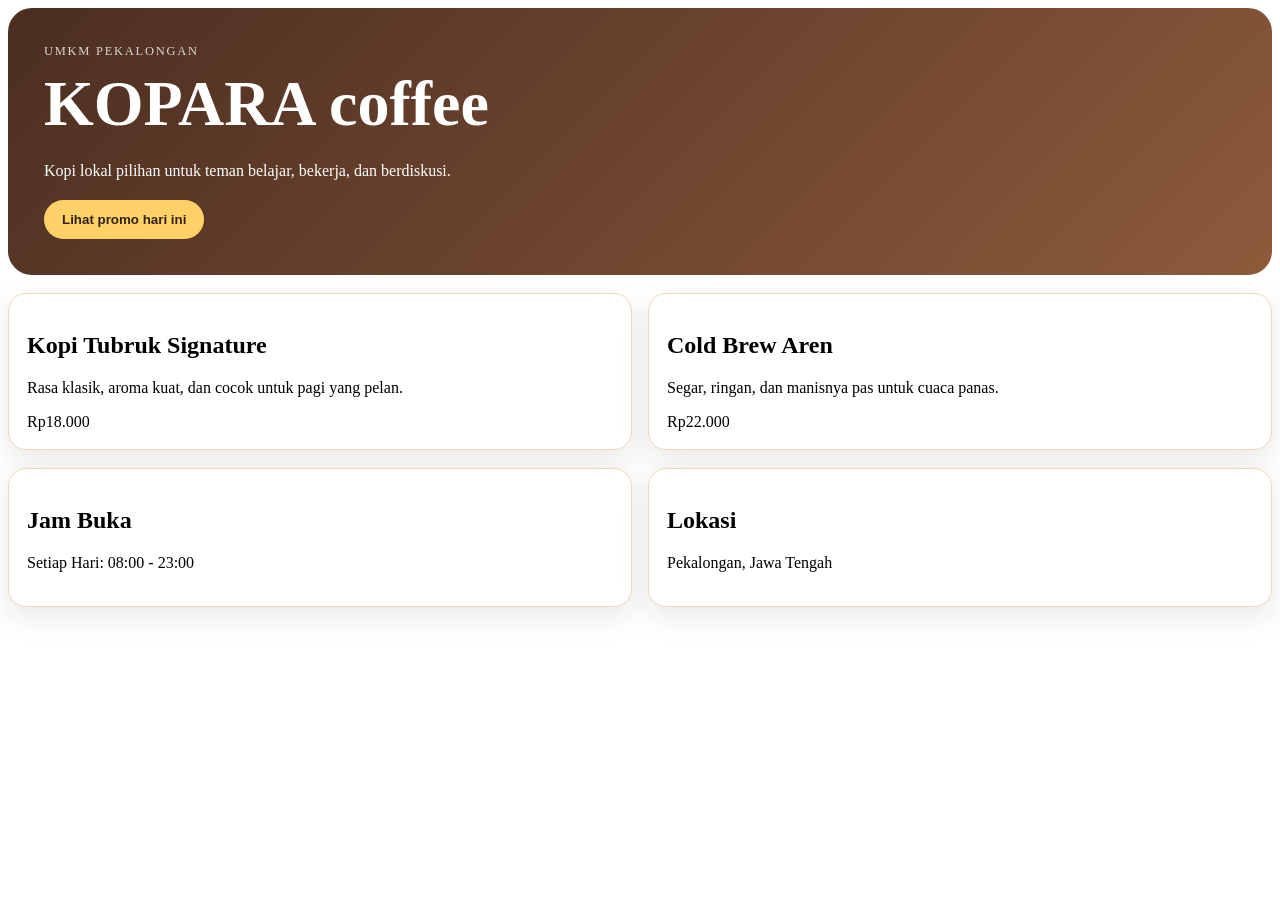
==== index.html @ cb1cf8e2 "fix(p01): tambah comment" ====
<!doctype html>
<html lang="en">
  <head>
    <meta charset="UTF-8" />
    <meta name="viewport" content="width=device-width, initial-scale=1.0" />
    <title>KOPARA_coffee</title>

    <!-- my styles -->
    <link rel="stylesheet" href="style.css" />
  </head>
  <body>
    <!-- HEADER / NAVBAR SECTION START -->
    <header></header>
    <!-- HEADER / NAVBAR SECTION END -->
    
    <!-- MAIN CONTENT SECTION START -->
    <main class="page">
      <!-- HERO SECTION START -->
      <section class="hero">
        <p class="eyebrow">UMKM Pekalongan</p>
        <h1>KOPARA coffee</h1>
        <p class="lead">
          Kopi lokal pilihan untuk teman belajar, bekerja, dan berdiskusi.
        </p>
        <button id="promoButton" class="cta-button">
          Lihat promo hari ini
        </button>
      </section>
      <!-- HERO SECTION END -->

      <!-- PRODUCTS SECTION START -->
      <section class="products" aria-label="Produk unggulan">
        <article class="product-card">
          <h2>Kopi Tubruk Signature</h2>
          <p>Rasa klasik, aroma kuat, dan cocok untuk pagi yang pelan.</p>
          <span>Rp18.000</span>
        </article>
        <article class="product-card">
          <h2>Cold Brew Aren</h2>
          <p>Segar, ringan, dan manisnya pas untuk cuaca panas.</p>
          <span>Rp22.000</span>
        </article>
      </section>
      <!-- PRODUCTS SECTION END -->
      
      <!-- INFORMASI SECTION START -->
      <section class="products" aria-label="Informasi">
        <article class="product-card">
          <h2>Jam Buka</h2>
          <p>Setiap Hari: 08:00 - 23:00</p>
        </article>
        <article class="product-card">
          <h2>Lokasi</h2>
          <p>Pekalongan, Jawa Tengah</p>
        </article>
      </section>
      <!-- INFORMASI SECTION END -->
    </main>
    <!-- MAIN CONTENT SECTION END -->
    
    <!-- FOOTER SECTION START -->
    <footer></footer>
    <!-- FOOTER SECTION END -->

    <!-- SCRIPT SECTION START -->
    <script src="script.js"></script>
    <!-- SCRIPT SECTION END -->
  </body>
</html>
---- style.css ----
.hero {
  border-radius: 24px;
  background: linear-gradient(135deg, #4b2e21, #8d5a3b);
  color: white;
  padding: 36px;
}

.eyebrow {
  margin: 0 0 8px;
  text-transform: uppercase;
  letter-spacing: 0.14em;
  font-size: 0.78rem;
  opacity: 0.8;
}

h1 {
  margin: 0;
  font-size: clamp(2.4rem, 8vw, 4rem);
}

.lead {
  max-width: 560px;
  line-height: 1.7;
}

.cta-button {
  border: 0;
  border-radius: 999px;
  background: #ffd166;
  color: #2f2118;
  padding: 12px 18px;
  font-weight: 700;
  cursor: pointer;
}

.products {
  display: grid;
  grid-template-columns: repeat(auto-fit, minmax(220px, 1fr));
  gap: 16px;
  margin-top: 18px;
}

.product-card {
  border: 1px solid #ead8c3;
  border-radius: 18px;
  background: white;
  padding: 18px;
  box-shadow: 0 10px 30px rgb(47 33 24 / 10%);
}
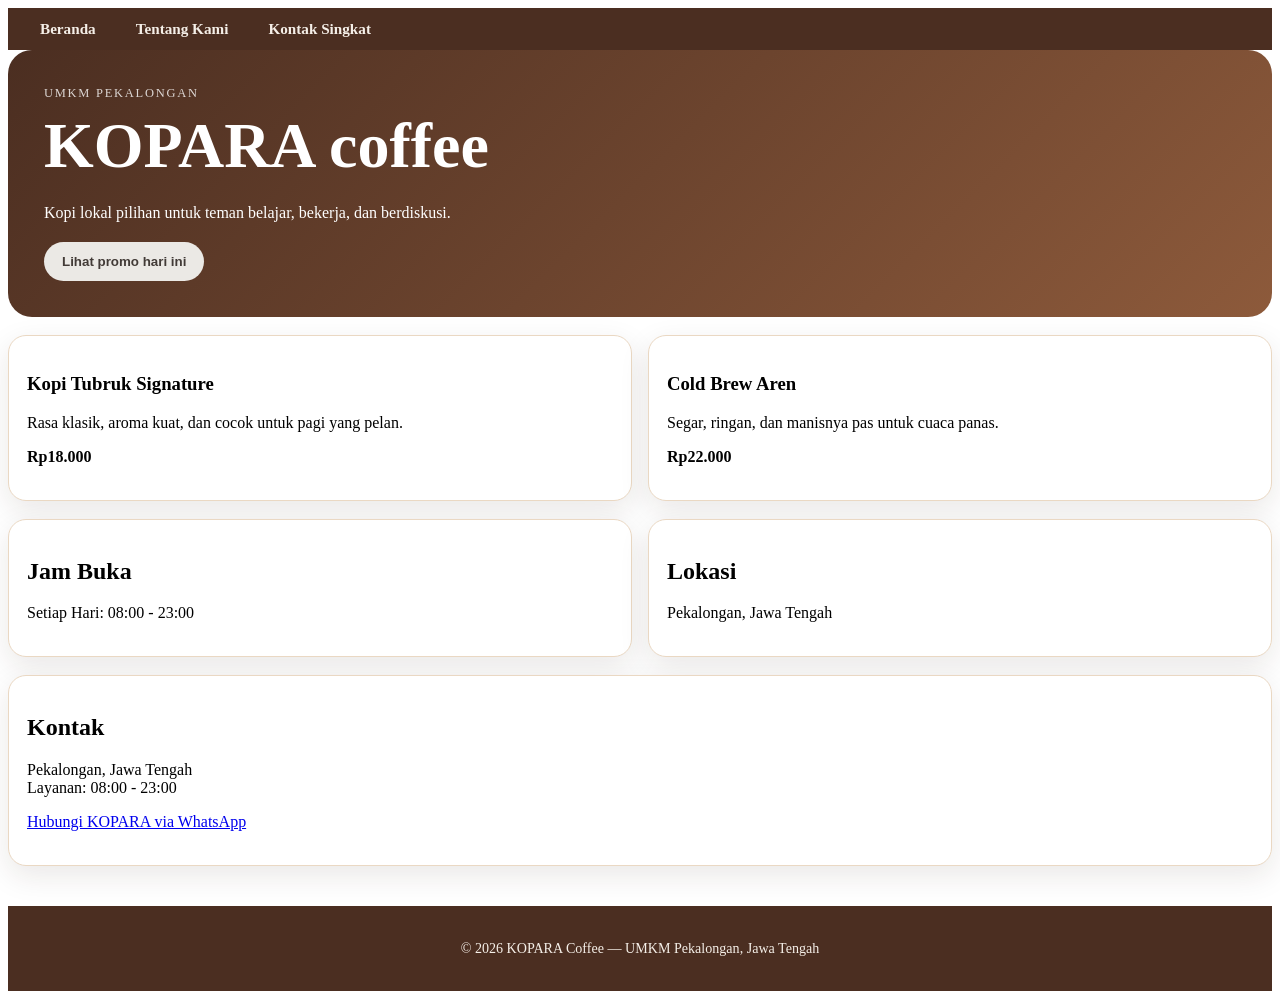
==== commit 2ae7aabb: "P02: semantic HTML,halaman baru tentang html ,tambah image, navigasi dua halaman, alt text, dan sect" ====
--- a/index.html
+++ b/index.html
@@ -6,15 +6,26 @@
     <title>KOPARA_coffee</title>
 
     <!-- my styles -->
-    <link rel="stylesheet" href="style.css" />
+    <link rel="stylesheet" href="css/style.css" />
   </head>
-  <body>
+  <body id="beranda">
+    <!-- SKIP LINK -->
+    <a class="skip-link" href="#main-content">Lewati navigasi, langsung ke konten</a>
+
     <!-- HEADER / NAVBAR SECTION START -->
-    <header></header>
+    <header>
+      <nav aria-label="Navigasi utama">
+        <ul>
+          <li><a href="#beranda">Beranda</a></li>
+          <li><a href="tentang.html">Tentang Kami</a></li>
+          <li><a href="#kontak">Kontak Singkat</a></li>
+        </ul>
+      </nav>
+    </header>
     <!-- HEADER / NAVBAR SECTION END -->
-    
+
     <!-- MAIN CONTENT SECTION START -->
-    <main class="page">
+    <main id="main-content" class="page">
       <!-- HERO SECTION START -->
       <section class="hero">
         <p class="eyebrow">UMKM Pekalongan</p>
@@ -29,22 +40,23 @@
       <!-- HERO SECTION END -->
 
       <!-- PRODUCTS SECTION START -->
-      <section class="products" aria-label="Produk unggulan">
+      <section class="products" aria-labelledby="judul-produk">
+        <h2 id="judul-produk" class="sr-only">Produk Unggulan</h2>
         <article class="product-card">
-          <h2>Kopi Tubruk Signature</h2>
+          <h3>Kopi Tubruk Signature</h3>
           <p>Rasa klasik, aroma kuat, dan cocok untuk pagi yang pelan.</p>
-          <span>Rp18.000</span>
+          <p><strong>Rp18.000</strong></p>
         </article>
         <article class="product-card">
-          <h2>Cold Brew Aren</h2>
+          <h3>Cold Brew Aren</h3>
           <p>Segar, ringan, dan manisnya pas untuk cuaca panas.</p>
-          <span>Rp22.000</span>
+          <p><strong>Rp22.000</strong></p>
         </article>
       </section>
       <!-- PRODUCTS SECTION END -->
-      
+
       <!-- INFORMASI SECTION START -->
-      <section class="products" aria-label="Informasi">
+      <section id="tentang-kami" class="products" aria-label="Informasi">
         <article class="product-card">
           <h2>Jam Buka</h2>
           <p>Setiap Hari: 08:00 - 23:00</p>
@@ -55,15 +67,31 @@
         </article>
       </section>
       <!-- INFORMASI SECTION END -->
+
+      <!-- KONTAK SINGKAT SECTION START -->
+      <section id="kontak" class="products" aria-label="Kontak">
+        <article class="product-card">
+          <h2>Kontak </h2>
+          <p>Pekalongan, Jawa Tengah<br />Layanan: 08:00 - 23:00</p>
+          <p>
+            <a href="https://wa.me/628512453550"
+              >Hubungi KOPARA via WhatsApp</a
+            >
+          </p>
+        </article>
+      </section>
+      <!-- KONTAK SINGKAT SECTION END -->
     </main>
     <!-- MAIN CONTENT SECTION END -->
-    
+
     <!-- FOOTER SECTION START -->
-    <footer></footer>
+    <footer>
+      <p>&copy; 2026 KOPARA Coffee — UMKM Pekalongan, Jawa Tengah</p>
+    </footer>
     <!-- FOOTER SECTION END -->
 
     <!-- SCRIPT SECTION START -->
-    <script src="script.js"></script>
+    <script src="js/script.js"></script>
     <!-- SCRIPT SECTION END -->
   </body>
 </html>
--- a/css/style.css
+++ b/css/style.css
@@ -0,0 +1,153 @@
+﻿
+/* ----------------------------------------------------------
+   SKIP LINK
+   ---------------------------------------------------------- */
+.skip-link {
+  position: absolute;
+  top: -40px;
+  left: 0;
+  background: #4b2e21;
+  color: #fff;
+  padding: 8px 16px;
+  border-radius: 0 0 8px 0;
+  font-weight: 700;
+  z-index: 100;
+  transition: top 0.2s;
+}
+.skip-link:focus {
+  top: 0;
+}
+
+/* ----------------------------------------------------------
+   NAVIGATION
+   ---------------------------------------------------------- */
+header {
+  background: #4b2e21;
+  padding: 12px 24px;
+}
+
+nav ul {
+  list-style: none;
+  margin: 0;
+  padding: 0;
+  display: flex;
+  gap: 24px;
+}
+
+nav a {
+  color: #f5efe8;
+  text-decoration: none;
+  font-weight: 600;
+  font-size: 0.95rem;
+  border-radius: 4px;
+  padding: 4px 8px;
+}
+
+nav a:hover {
+  text-decoration: underline;
+}
+
+/* ----------------------------------------------------------
+   FOCUS (keyboard navigation)
+   ---------------------------------------------------------- */
+a:focus-visible,
+button:focus-visible {
+  outline: 3px solid #ffd166;
+  outline-offset: 3px;
+  border-radius: 4px;
+}
+
+/* ----------------------------------------------------------
+   HERO SECTION
+   ---------------------------------------------------------- */
+.hero {
+  border-radius: 24px;
+  background: linear-gradient(135deg, #4b2e21, #8d5a3b);
+  color: white;
+  padding: 36px;
+}
+
+.eyebrow {
+  margin: 0 0 8px;
+  text-transform: uppercase;
+  letter-spacing: 0.14em;
+  font-size: 0.78rem;
+  opacity: 0.8;
+}
+
+h1 {
+  margin: 0;
+  font-size: clamp(2.4rem, 8vw, 4rem);
+}
+
+.lead {
+  max-width: 560px;
+  line-height: 1.7;
+}
+
+.cta-button {
+  border: 0;
+  border-radius: 999px;
+  background: #ebe9e5;
+  color: #423b37;
+  padding: 12px 18px;
+  font-weight: 700;
+  cursor: pointer;
+}
+
+/* ----------------------------------------------------------
+   PRODUCTS / CARDS GRID
+   ---------------------------------------------------------- */
+.products {
+  display: grid;
+  grid-template-columns: repeat(auto-fit, minmax(220px, 1fr));
+  gap: 16px;
+  margin-top: 18px;
+}
+
+.product-card {
+  border: 1px solid #ead8c3;
+  border-radius: 18px;
+  background: white;
+  padding: 18px;
+  box-shadow: 0 10px 30px rgb(47 33 24 / 10%);
+}
+
+/* ----------------------------------------------------------
+   ETALASE IMAGE
+   ---------------------------------------------------------- */
+.etalase-img {
+  display: block;
+  width: 100%;
+  max-width: 480px;
+  height: auto;
+  margin: 24px auto 0;
+  border-radius: 16px;
+}
+
+/* ----------------------------------------------------------
+   FOOTER
+   ---------------------------------------------------------- */
+footer {
+  background: #4b2e21;
+  color: #f5efe8;
+  text-align: center;
+  padding: 20px 24px;
+  margin-top: 40px;
+  font-size: 0.88rem;
+}
+
+/* ----------------------------------------------------------
+   SCREEN READER ONLY (visually hidden)
+   ---------------------------------------------------------- */
+.sr-only {
+  position: absolute;
+  width: 1px;
+  height: 1px;
+  padding: 0;
+  margin: -1px;
+  overflow: hidden;
+  clip: rect(0, 0, 0, 0);
+  white-space: nowrap;
+  border: 0;
+}
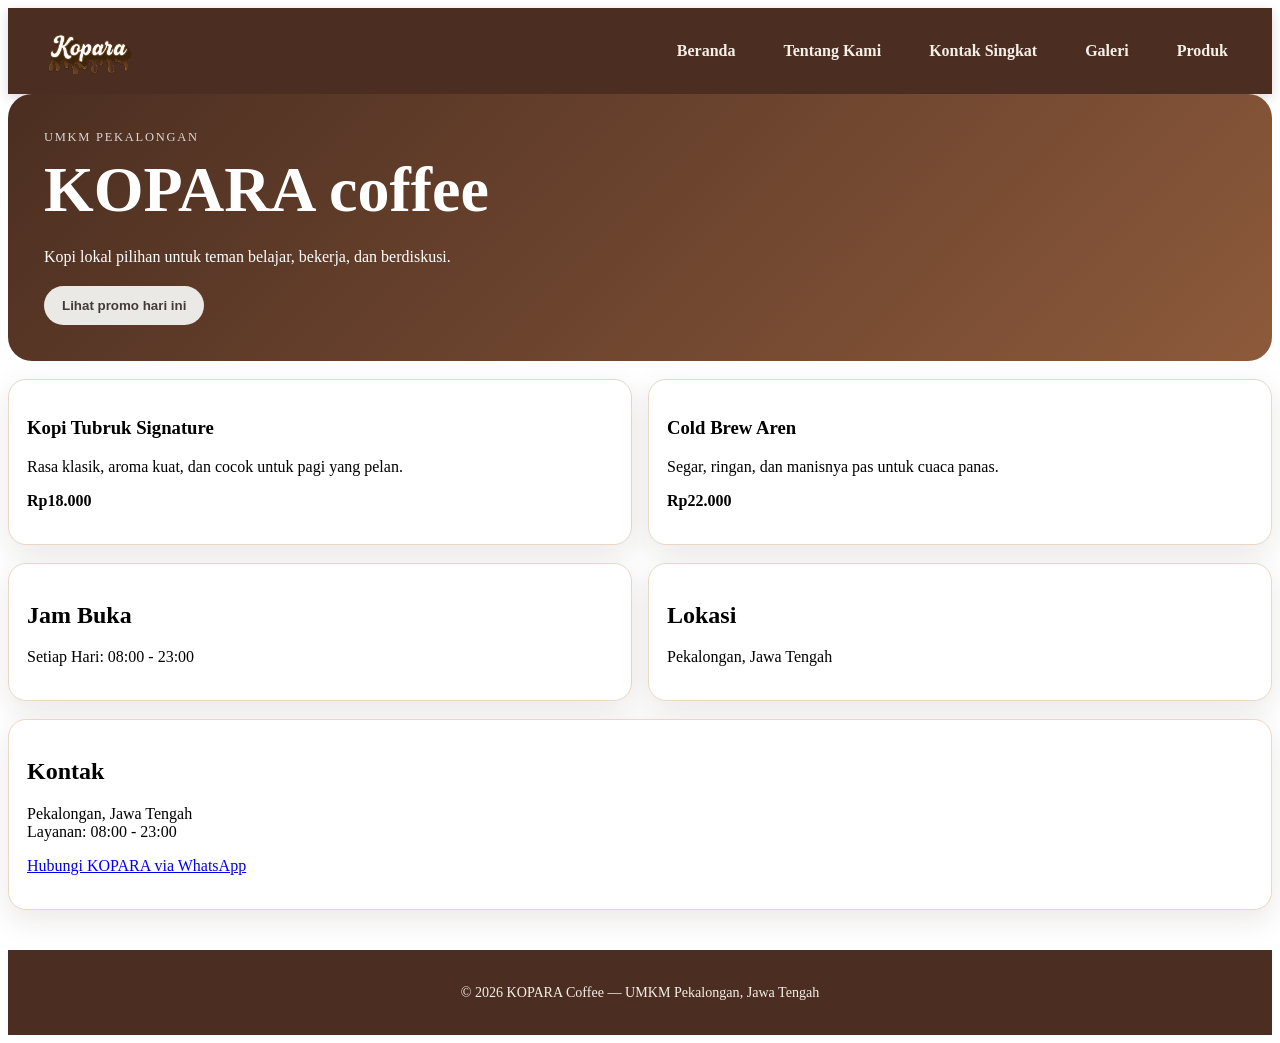
==== commit 97ecc0d9: "P03: halaman produk dan galeri, figure/figcaption, tabel katalog, audio controls,image galery dan pr" ====
--- a/index.html
+++ b/index.html
@@ -14,11 +14,16 @@
 
     <!-- HEADER / NAVBAR SECTION START -->
     <header>
+      <div class="logo-container">
+        <img src="assets/images/logo_kopara_2-removebg-preview.png" alt="Logo KOPARA Coffee" class="nav-logo">
+      </div>
       <nav aria-label="Navigasi utama">
         <ul>
           <li><a href="#beranda">Beranda</a></li>
           <li><a href="tentang.html">Tentang Kami</a></li>
           <li><a href="#kontak">Kontak Singkat</a></li>
+          <li><a href="galeri.html">Galeri</a></li>
+          <li><a href="produk.html">Produk</a></li>
         </ul>
       </nav>
     </header>
@@ -74,7 +79,7 @@
           <h2>Kontak </h2>
           <p>Pekalongan, Jawa Tengah<br />Layanan: 08:00 - 23:00</p>
           <p>
-            <a href="https://wa.me/628512453550"
+            <a href="https://wa.me/6285124535510"
               >Hubungi KOPARA via WhatsApp</a
             >
           </p>
--- a/css/style.css
+++ b/css/style.css
@@ -1,4 +1,7 @@
-﻿
+/* ==========================================================
+   css/style.css — KOPARA Coffee
+   ========================================================== */
+
 /* ----------------------------------------------------------
    SKIP LINK
    ---------------------------------------------------------- */
@@ -23,28 +26,43 @@
    ---------------------------------------------------------- */
 header {
   background: #4b2e21;
-  padding: 12px 24px;
-}
-
-nav ul {
+  padding: 16px 32px;
+  display: flex;
+  align-items: center;
+  justify-content: space-between;
+  box-shadow: 0 4px 12px rgba(0,0,0,0.15);
+}
+
+.nav-logo {
+  height: 50px;
+  width: auto;
+  object-fit: contain;
+}
+
+nav ul,
+nav {
   list-style: none;
   margin: 0;
   padding: 0;
   display: flex;
   gap: 24px;
+  align-items: center;
 }
 
 nav a {
   color: #f5efe8;
   text-decoration: none;
   font-weight: 600;
-  font-size: 0.95rem;
+  font-size: 1rem;
   border-radius: 4px;
-  padding: 4px 8px;
-}
-
-nav a:hover {
-  text-decoration: underline;
+  padding: 8px 12px;
+  transition: background-color 0.3s, color 0.3s;
+}
+
+nav a:hover, nav a:focus {
+  text-decoration: none;
+  background-color: #f5efe8;
+  color: #4b2e21;
 }
 
 /* ----------------------------------------------------------
@@ -151,3 +169,124 @@
   white-space: nowrap;
   border: 0;
 }
+
+/* ----------------------------------------------------------
+   HALAMAN PRODUK (produk.html)
+   ---------------------------------------------------------- */
+
+/* --- Gambar produk --- */
+.produk-figure {
+  margin: 0 0 32px;
+  text-align: center;
+}
+
+.produk-figure img {
+  max-width: 100%;
+  height: auto;
+  border-radius: 16px;
+  box-shadow: 0 8px 24px rgb(47 33 24 / 15%);
+}
+
+.produk-figure figcaption {
+  margin-top: 10px;
+  color: #6b5b52;
+  font-size: 0.9rem;
+  font-style: italic;
+}
+
+/* --- Tabel harga produk --- */
+.tabel-harga {
+  width: 100%;
+  border-collapse: collapse;
+  margin-top: 16px;
+  border-radius: 12px;
+  overflow: hidden;
+  box-shadow: 0 4px 16px rgb(47 33 24 / 10%);
+}
+
+.tabel-harga caption {
+  margin-bottom: 10px;
+  font-weight: 700;
+  font-size: 1rem;
+  text-align: left;
+  color: #4b2e21;
+}
+
+.tabel-harga thead {
+  background: #4b2e21;
+  color: #f5efe8;
+}
+
+.tabel-harga th,
+.tabel-harga td {
+  padding: 12px 16px;
+  text-align: left;
+  border-bottom: 1px solid #ead8c3;
+}
+
+.tabel-harga tbody tr:nth-child(even) {
+  background: #fdf6f0;
+}
+
+.tabel-harga tbody tr:hover {
+  background: #f5e6d8;
+  transition: background 0.2s;
+}
+
+/* ----------------------------------------------------------
+   HALAMAN GALERI (galeri.html)
+   ---------------------------------------------------------- */
+
+/* --- Grid galeri foto --- */
+.gallery-list {
+  display: grid;
+  grid-template-columns: repeat(auto-fit, minmax(260px, 1fr));
+  gap: 24px;
+  margin-top: 20px;
+}
+
+/* warna font section galery */
+header h1 {
+  color: #e6d8d8;
+}
+
+/* --- Kartu media (figure) --- */
+.media-card {
+  margin: 0;
+  background: #fff;
+  border: 1px solid #ead8c3;
+  border-radius: 16px;
+  overflow: hidden;
+  box-shadow: 0 8px 24px rgba(41, 23, 23, 0.1);
+  transition: transform 0.2s, box-shadow 0.2s;
+}
+
+.media-card:hover {
+  transform: translateY(-4px);
+  box-shadow: 0 14px 32px rgb(47 33 24 / 18%);
+}
+
+.media-card img {
+  display: block;
+  width: 100%;
+  height: 320px;
+  object-fit: cover;
+}
+
+/* --- Keterangan gambar --- */
+.media-card figcaption {
+  padding: 12px 16px;
+  color: #6b5b52;
+  font-size: 0.88rem;
+  font-style: italic;
+}
+
+/* --- Pemutar audio --- */
+audio {
+  display: block;
+  width: 100%;
+  max-width: 480px;
+  margin-top: 16px;
+  border-radius: 8px;
+  accent-color: #4b2e21;
+}
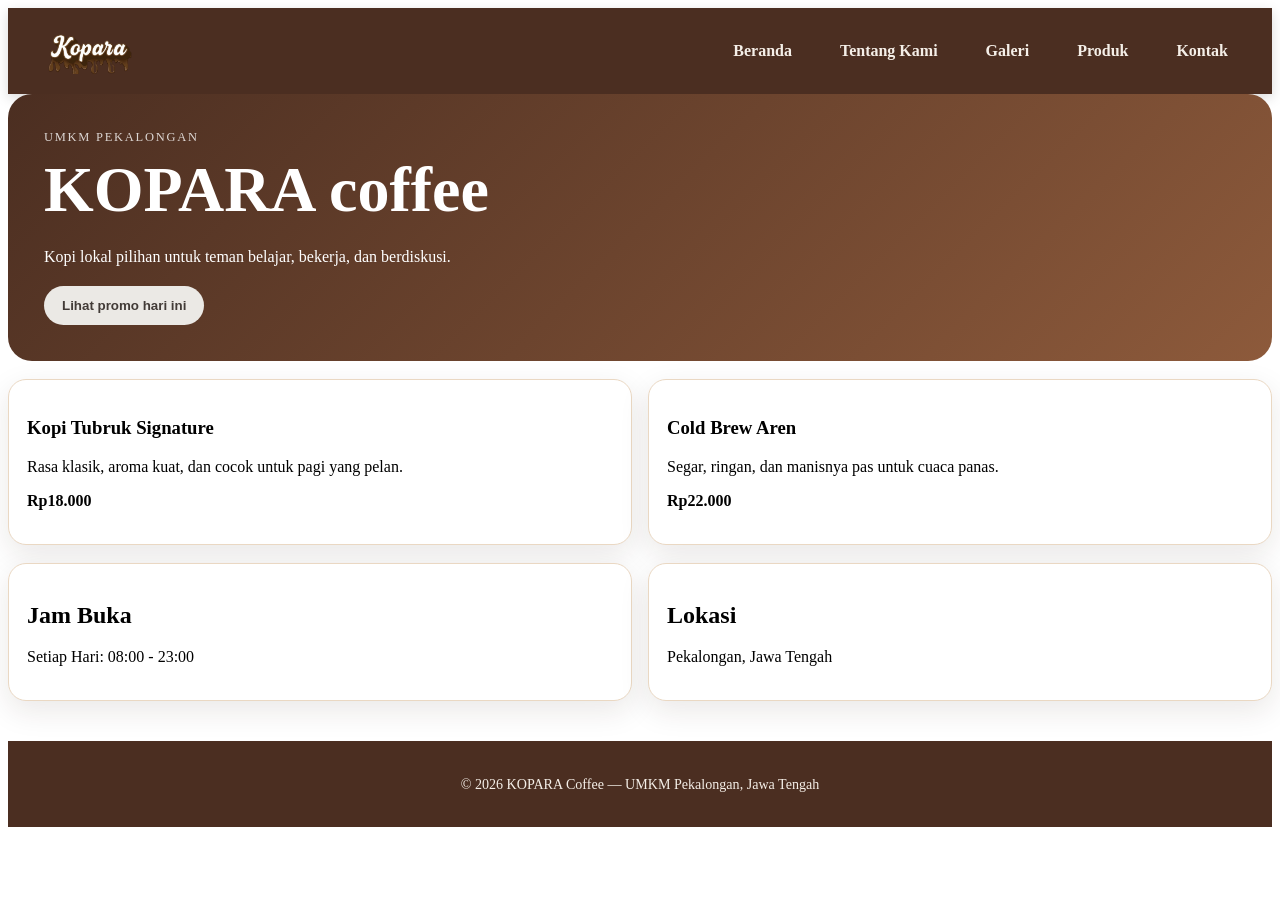
==== commit 8c83e94d: "P04: form kontak dengan label, fieldset/legend, validasi, dan preview JS" ====
--- a/index.html
+++ b/index.html
@@ -19,11 +19,11 @@
       </div>
       <nav aria-label="Navigasi utama">
         <ul>
-          <li><a href="#beranda">Beranda</a></li>
+          <li><a href="index.html">Beranda</a></li>
           <li><a href="tentang.html">Tentang Kami</a></li>
-          <li><a href="#kontak">Kontak Singkat</a></li>
           <li><a href="galeri.html">Galeri</a></li>
           <li><a href="produk.html">Produk</a></li>
+          <li><a href="kontak.html">Kontak</a></li>
         </ul>
       </nav>
     </header>
@@ -72,20 +72,6 @@
         </article>
       </section>
       <!-- INFORMASI SECTION END -->
-
-      <!-- KONTAK SINGKAT SECTION START -->
-      <section id="kontak" class="products" aria-label="Kontak">
-        <article class="product-card">
-          <h2>Kontak </h2>
-          <p>Pekalongan, Jawa Tengah<br />Layanan: 08:00 - 23:00</p>
-          <p>
-            <a href="https://wa.me/6285124535510"
-              >Hubungi KOPARA via WhatsApp</a
-            >
-          </p>
-        </article>
-      </section>
-      <!-- KONTAK SINGKAT SECTION END -->
     </main>
     <!-- MAIN CONTENT SECTION END -->
 
--- a/css/style.css
+++ b/css/style.css
@@ -30,7 +30,7 @@
   display: flex;
   align-items: center;
   justify-content: space-between;
-  box-shadow: 0 4px 12px rgba(0,0,0,0.15);
+  box-shadow: 0 4px 12px rgba(0, 0, 0, 0.15);
 }
 
 .nav-logo {
@@ -56,10 +56,13 @@
   font-size: 1rem;
   border-radius: 4px;
   padding: 8px 12px;
-  transition: background-color 0.3s, color 0.3s;
-}
-
-nav a:hover, nav a:focus {
+  transition:
+    background-color 0.3s,
+    color 0.3s;
+}
+
+nav a:hover,
+nav a:focus {
   text-decoration: none;
   background-color: #f5efe8;
   color: #4b2e21;
@@ -258,7 +261,9 @@
   border-radius: 16px;
   overflow: hidden;
   box-shadow: 0 8px 24px rgba(41, 23, 23, 0.1);
-  transition: transform 0.2s, box-shadow 0.2s;
+  transition:
+    transform 0.2s,
+    box-shadow 0.2s;
 }
 
 .media-card:hover {
@@ -289,4 +294,195 @@
   margin-top: 16px;
   border-radius: 8px;
   accent-color: #4b2e21;
-}+}
+
+/* ----------------------------------------------------------
+   HALAMAN GALERI (kontak.html)
+   ---------------------------------------------------------- */
+
+.field {
+  margin-bottom: 16px;
+}
+.field label {
+  display: block;
+  margin-bottom: 6px;
+}
+fieldset {
+  margin: 0 0 16px;
+}
+#preview-form {
+  padding: 16px;
+  white-space: pre-wrap;
+  background: white;
+  border: 1px solid #dccbbc;
+}
+
+/* ==========================================================
+FORM KONTAK — KOPARA Coffee
+========================================================== */
+
+#form-kontak {
+display: flex;
+flex-direction: column;
+gap: 20px;
+}
+
+/* Field */
+#form-kontak .field {
+margin-bottom: 0 !important;
+}
+
+/* Label */
+#form-kontak label,
+#form-kontak legend {
+color: #4b2e21;
+font-weight: 600;
+font-size: 15px;
+}
+
+/* Input, Select, Textarea */
+#form-kontak input[type="text"],
+#form-kontak input[type="email"],
+#form-kontak select,
+#form-kontak textarea {
+width: 100%;
+box-sizing: border-box;
+margin-top: 8px;
+padding: 13px 15px;
+border: 1px solid #d8c8bb;
+border-radius: 10px;
+background: #fffdfb;
+color: #3b2922;
+font-family: inherit;
+font-size: 15px;
+outline: none;
+transition: border-color 0.2s ease, box-shadow 0.2s ease,
+background-color 0.2s ease;
+}
+
+/* Fokus keyboard / klik */
+#form-kontak input:focus,
+#form-kontak select:focus,
+#form-kontak textarea:focus {
+border-color: #8b5e3c;
+background: #ffffff;
+box-shadow: 0 0 0 3px rgba(139, 94, 60, 0.15);
+}
+
+/* Placeholder */
+#form-kontak input::placeholder,
+#form-kontak textarea::placeholder {
+color: #a99a90;
+}
+
+/* Textarea */
+#form-kontak textarea {
+min-height: 130px;
+resize: vertical;
+line-height: 1.6;
+}
+
+/* Fieldset */
+#form-kontak fieldset {
+margin: 0 !important;
+padding: 18px;
+border: 1px solid #d8c8bb !important;
+border-radius: 12px !important;
+background: #faf6f1;
+}
+
+/* Legend */
+#form-kontak legend {
+padding: 0 8px;
+}
+
+/* Radio */
+#form-kontak fieldset label {
+display: flex !important;
+align-items: center;
+gap: 9px;
+margin-bottom: 10px !important;
+color: #5a443b;
+font-weight: 400;
+cursor: pointer;
+}
+
+#form-kontak fieldset label:last-child {
+margin-bottom: 0 !important;
+}
+
+#form-kontak input[type="radio"] {
+width: 17px;
+height: 17px;
+accent-color: #8b5e3c;
+cursor: pointer;
+}
+
+/* Tombol */
+#form-kontak button[type="submit"] {
+width: 100% !important;
+padding: 14px 20px;
+border: none;
+border-radius: 10px;
+background: #4b2e21;
+color: #ffffff;
+font-family: inherit;
+font-size: 15px;
+font-weight: 600;
+cursor: pointer;
+transition: transform 0.2s ease, background-color 0.2s ease,
+box-shadow 0.2s ease;
+}
+
+#form-kontak button[type="submit"]:hover {
+background: #6b4634;
+transform: translateY(-2px);
+box-shadow: 0 6px 16px rgba(75, 46, 33, 0.2);
+}
+
+#form-kontak button[type="submit"]:focus-visible {
+outline: 3px solid #c89b72;
+outline-offset: 3px;
+}
+
+#form-kontak button[type="submit"]:active {
+transform: translateY(0);
+}
+
+/* ==========================================================
+PREVIEW DATA
+========================================================== */
+
+#preview-form {
+margin-top: 16px;
+padding: 20px !important;
+border: 1px solid #e1d4ca;
+border-radius: 12px;
+background: #faf6f1 !important;
+color: #4b2e21;
+font-family: "Courier New", monospace;
+font-size: 14px;
+line-height: 1.7;
+white-space: pre-wrap;
+}
+
+/* ==========================================================
+RESPONSIVE
+========================================================== */
+
+@media (max-width: 600px) {
+#form-kontak input[type="text"],
+#form-kontak input[type="email"],
+#form-kontak select,
+#form-kontak textarea {
+font-size: 16px;
+}
+
+#form-kontak fieldset {
+padding: 15px;
+}
+
+#preview-form {
+font-size: 13px;
+}
+}
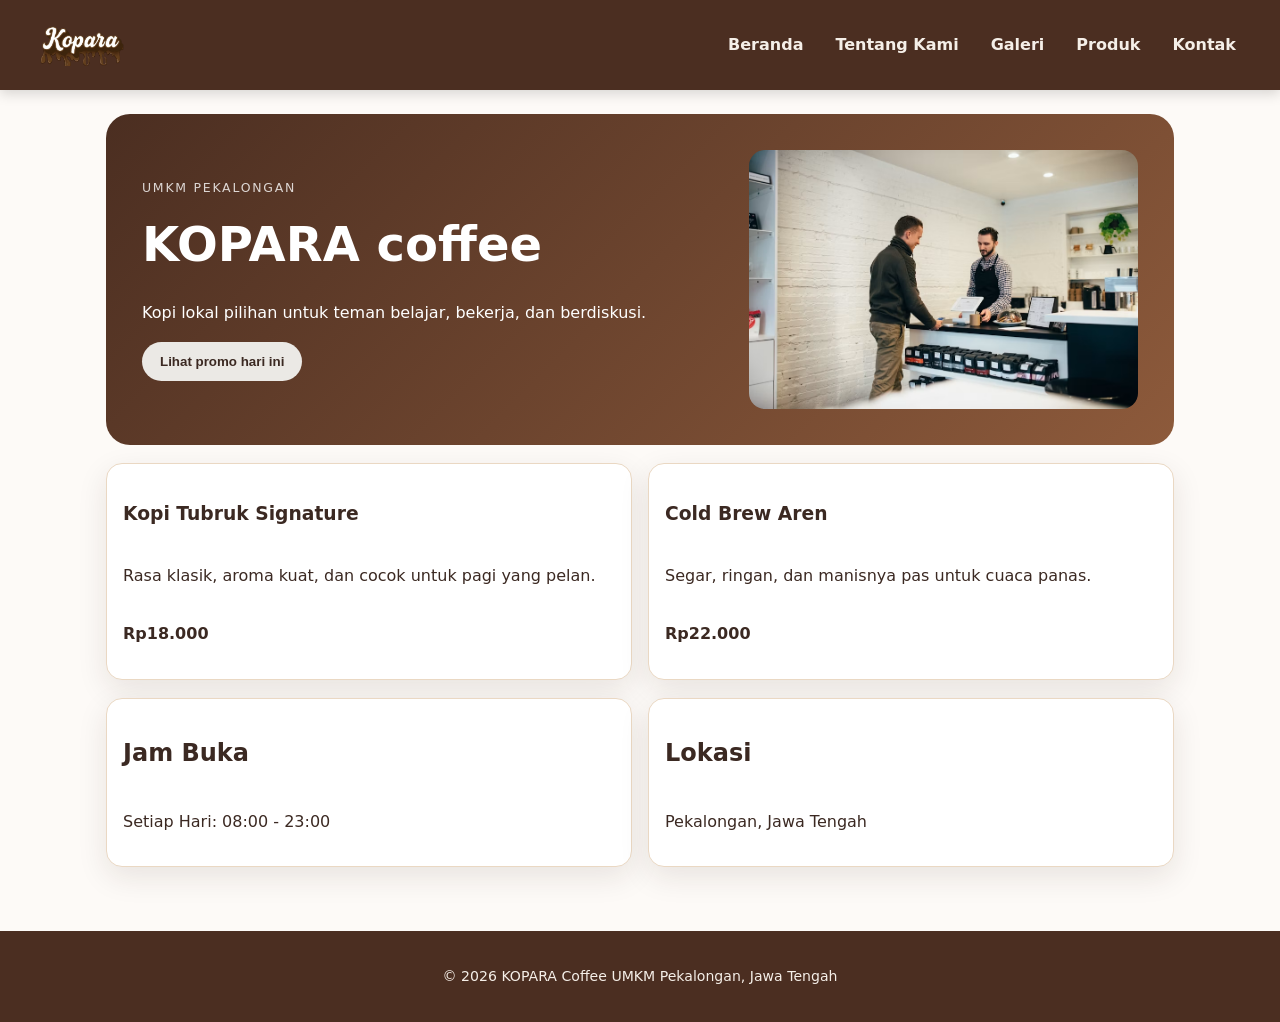
==== commit b28a9337: "P06: layout Flexbox dan Grid" ====
--- a/index.html
+++ b/index.html
@@ -13,8 +13,8 @@
     <a class="skip-link" href="#main-content">Lewati navigasi, langsung ke konten</a>
 
     <!-- HEADER / NAVBAR SECTION START -->
-    <header>
-      <div class="logo-container">
+    <header class="nav">
+      <div class="logo-container brand">
         <img src="assets/images/logo_kopara_2-removebg-preview.png" alt="Logo KOPARA Coffee" class="nav-logo">
       </div>
       <nav aria-label="Navigasi utama">
@@ -32,15 +32,22 @@
     <!-- MAIN CONTENT SECTION START -->
     <main id="main-content" class="page">
       <!-- HERO SECTION START -->
-      <section class="hero">
-        <p class="eyebrow">UMKM Pekalongan</p>
-        <h1>KOPARA coffee</h1>
-        <p class="lead">
-          Kopi lokal pilihan untuk teman belajar, bekerja, dan berdiskusi.
-        </p>
-        <button id="promoButton" class="cta-button">
-          Lihat promo hari ini
-        </button>
+      <section class="hero" aria-labelledby="hero-title">
+        <div class="hero-content">
+          <p class="eyebrow">UMKM Pekalongan</p>
+          <h1 id="hero-title">KOPARA coffee</h1>
+          <p class="lead">
+            Kopi lokal pilihan untuk teman belajar, bekerja, dan berdiskusi.
+          </p>
+          <button id="promoButton" type="button" class="cta-button">
+            Lihat promo hari ini
+          </button>
+        </div>
+        <img
+          class="hero-image"
+          src="assets/images/tentang_kami.png"
+          alt="Suasana etalase kedai kopi KOPARA Coffee dengan sajian kopi hangat"
+        />
       </section>
       <!-- HERO SECTION END -->
 
@@ -77,7 +84,7 @@
 
     <!-- FOOTER SECTION START -->
     <footer>
-      <p>&copy; 2026 KOPARA Coffee — UMKM Pekalongan, Jawa Tengah</p>
+      <p>&copy; 2026 KOPARA Coffee  UMKM Pekalongan, Jawa Tengah</p>
     </footer>
     <!-- FOOTER SECTION END -->
 
--- a/css/style.css
+++ b/css/style.css
@@ -1,36 +1,132 @@
 /* ==========================================================
    css/style.css — KOPARA Coffee
+   Identitas Brand: UMKM Kopi Para Pelajar (Pekalongan, Jawa Tengah)
    ========================================================== */
 
-/* ----------------------------------------------------------
-   SKIP LINK
+/* ==========================================================
+   1. DESIGN TOKENS (CSS Custom Properties)
+   Tema Default: KOPARA Espresso Klasik
+   ========================================================== */
+:root {
+  /* --- Token Warna Berbasis Fungsi (Functional Color Tokens) --- */
+  --color-primary: #4b2e21;           /* Warna identitas utama: Cokelat kopi khas KOPARA */
+  --color-primary-hover: #6b4634;     /* State hover aksi utama / penekanan interaktif */
+  --color-primary-strong: #361f15;    /* State active / aksen pekat kopi */
+  --color-text: #3b2922;              /* Teks utama: kontras tinggi terhadap latar */
+  --color-muted: #6b5b52;             /* Teks sekunder, deskripsi, dan caption */
+  --color-bg: #fdfaf7;                /* Latar belakang halaman bernuansa hangat */
+  --color-surface: #ffffff;           /* Permukaan kartu produk, media, kontainer */
+  --color-surface-alt: #faf6f1;       /* Permukaan selang-seling (tabel genap & fieldset) */
+  --color-border: #ead8c3;            /* Border netral kartu, tabel, dan formulir */
+  --color-focus: #ffd166;             /* Focus indicator navigasi & tombol kontras tinggi */
+  --color-focus-form: #c89b72;        /* Focus indicator kontrol formulir */
+  --color-text-on-primary: #f5efe8;   /* Teks kontras di atas latar primary */
+  --color-gradient-start: #4b2e21;    /* Awal gradien hero banner */
+  --color-gradient-end: #8d5a3b;      /* Akhir gradien hero banner */
+
+  /* --- Pasangan Token Spacing & Radius (Skala Konsisten) --- */
+  --space-xs: 4px;                    /* Jarak ekstra kecil */
+  --space-sm: 8px;                    /* Jarak kecil (padding kontrol & gap) */
+  --space-md: 16px;                   /* Jarak sedang (padding kartu, gap grid) */
+  --space-lg: 24px;                   /* Jarak besar (gap layout, margin section) */
+  --space-xl: 36px;                   /* Jarak ekstra besar (hero section) */
+
+  --radius-sm: 8px;                   /* Sudut kecil (input form, tombol, skip-link) */
+  --radius-md: 16px;                  /* Sudut sedang (kartu produk, tabel, media) */
+  --radius-lg: 24px;                  /* Sudut besar (hero banner container) */
+  --radius-pill: 999px;               /* Bentuk rounded pill (CTA button) */
+
+  /* --- Token Tipografi & Transisi --- */
+  --font-family-base: system-ui, -apple-system, "Segoe UI", Roboto, Helvetica, Arial, sans-serif;
+  --transition-fast: 0.2s ease;
+  --transition-normal: 0.3s ease;
+}
+
+/* ==========================================================
+   2. VARIASI TEMA: WARM ARTISAN / KOPI PELAJAR HANGAT
+   Variasi tema kedua untuk identitas UMKM KOPARA.
+   Dapat diaktifkan pada elemen :root, body, atau kontainer melalui:
+   [data-theme="warm-artisan"] atau .theme-warm-artisan
+   ========================================================== */
+:root[data-theme="warm-artisan"],
+body.theme-warm-artisan {
+  /* Revisi Token Warna Berbasis Fungsi untuk nuansa hangat artisan */
+  --color-primary: #5c3520;           /* Cokelat warm roast artisan yang lebih hangat */
+  --color-primary-hover: #784528;     /* Hover cokelat karamel */
+  --color-primary-strong: #3f2213;    /* Warna pekat saat ditekan */
+  --color-bg: #f8f4ec;                /* Background hangat keemasan */
+  --color-surface-alt: #f1e6d4;       /* Permukaan selang-seling lebih kaya */
+  --color-border: #dcc8b1;            /* Border nuansa krem kayu */
+  --color-focus: #f59e0b;             /* Indikator fokus emas amber */
+
+  /* Revisi Pasangan Token Radius & Spacing untuk tampilan lebih lembut */
+  --radius-sm: 10px;                  /* Sudut kontrol input lebih membulat */
+  --radius-md: 20px;                  /* Sudut kartu produk lebih halus */
+  --space-md: 18px;                   /* Jarak ruang komponen sedikit lebih lega */
+}
+
+/* ==========================================================
+   3. BASELINE, BOX-SIZING & RESET TIPOGRAFI
+   ========================================================== */
+/* Baseline box-sizing universal untuk memastikan perhitungan ukuran box konsisten */
+*,
+*::before,
+*::after {
+  box-sizing: border-box;
+}
+
+/* Tipografi dasar dan latar belakang halaman */
+body {
+  margin: 0;
+  font-family: var(--font-family-base);
+  font-size: 1rem;
+  line-height: 1.6;
+  color: var(--color-text);
+  background-color: var(--color-bg);
+}
+
+/* Kontainer utama halaman agar tata letak konsisten di seluruh halaman */
+main,
+.page {
+  max-width: 1100px;
+  margin: 0 auto;
+  padding: var(--space-lg) var(--space-md);
+}
+
+/* ----------------------------------------------------------
+   SKIP LINK (Aksesibilitas Navigasi Keyboard)
    ---------------------------------------------------------- */
 .skip-link {
   position: absolute;
   top: -40px;
   left: 0;
-  background: #4b2e21;
+  background: var(--color-primary);
   color: #fff;
-  padding: 8px 16px;
-  border-radius: 0 0 8px 0;
+  padding: var(--space-sm) var(--space-md);
+  border-radius: 0 0 var(--radius-sm) 0;
   font-weight: 700;
   z-index: 100;
-  transition: top 0.2s;
+  transition: top var(--transition-fast);
 }
 .skip-link:focus {
   top: 0;
 }
 
 /* ----------------------------------------------------------
-   NAVIGATION
-   ---------------------------------------------------------- */
-header {
-  background: #4b2e21;
-  padding: 16px 32px;
-  display: flex;
+   NAVIGATION / HEADER
+   ---------------------------------------------------------- */
+.nav {
+  background: var(--color-primary);
+  padding: var(--space-md) 32px;
+  display: flex;
+  gap: var(--space-md);
   align-items: center;
   justify-content: space-between;
   box-shadow: 0 4px 12px rgba(0, 0, 0, 0.15);
+}
+
+.brand {
+  margin-bottom: 0;
 }
 
 .nav-logo {
@@ -39,57 +135,88 @@
   object-fit: contain;
 }
 
-nav ul,
-nav {
+.nav ul {
   list-style: none;
   margin: 0;
   padding: 0;
   display: flex;
-  gap: 24px;
+  gap: var(--space-sm);
   align-items: center;
+  flex-wrap: wrap;
+}
+
+.nav li {
+  margin: 0;
 }
 
 nav a {
-  color: #f5efe8;
+  color: var(--color-text-on-primary);
   text-decoration: none;
   font-weight: 600;
   font-size: 1rem;
   border-radius: 4px;
-  padding: 8px 12px;
+  padding: var(--space-sm) 12px;
   transition:
-    background-color 0.3s,
-    color 0.3s;
+    background-color var(--transition-normal),
+    color var(--transition-normal);
 }
 
 nav a:hover,
 nav a:focus {
   text-decoration: none;
-  background-color: #f5efe8;
-  color: #4b2e21;
-}
-
-/* ----------------------------------------------------------
-   FOCUS (keyboard navigation)
+  background-color: var(--color-text-on-primary);
+  color: var(--color-primary);
+}
+
+/* ----------------------------------------------------------
+   FOCUS INDICATOR (Keyboard Navigation)
    ---------------------------------------------------------- */
 a:focus-visible,
 button:focus-visible {
-  outline: 3px solid #ffd166;
+  outline: 3px solid var(--color-focus);
   outline-offset: 3px;
   border-radius: 4px;
 }
 
+/* Indikator fokus tambahan untuk kontrol formulir & audio */
+input:focus-visible,
+select:focus-visible,
+textarea:focus-visible,
+audio:focus-visible {
+  outline: 3px solid var(--color-focus);
+  outline-offset: 2px;
+}
+
 /* ----------------------------------------------------------
    HERO SECTION
    ---------------------------------------------------------- */
 .hero {
-  border-radius: 24px;
-  background: linear-gradient(135deg, #4b2e21, #8d5a3b);
+  display: grid;
+  grid-template-columns: 1.2fr 0.8fr;
+  gap: var(--space-lg);
+  align-items: center;
+  border-radius: var(--radius-lg);
+  background: linear-gradient(135deg, var(--color-gradient-start), var(--color-gradient-end));
   color: white;
-  padding: 36px;
+  padding: var(--space-xl);
+}
+
+.hero--single {
+  grid-template-columns: 1fr;
+}
+
+.hero-content {
+  display: flex;
+  flex-direction: column;
+}
+
+.hero-image {
+  width: 100%;
+  border-radius: var(--radius-md);
 }
 
 .eyebrow {
-  margin: 0 0 8px;
+  margin: 0 0 var(--space-sm);
   text-transform: uppercase;
   letter-spacing: 0.14em;
   font-size: 0.78rem;
@@ -98,7 +225,7 @@
 
 h1 {
   margin: 0;
-  font-size: clamp(2.4rem, 8vw, 4rem);
+  font-size: 3rem;
 }
 
 .lead {
@@ -108,12 +235,13 @@
 
 .cta-button {
   border: 0;
-  border-radius: 999px;
+  border-radius: var(--radius-pill);
   background: #ebe9e5;
-  color: #423b37;
+  color: var(--color-text);
   padding: 12px 18px;
   font-weight: 700;
   cursor: pointer;
+  align-self: flex-start;
 }
 
 /* ----------------------------------------------------------
@@ -122,16 +250,37 @@
 .products {
   display: grid;
   grid-template-columns: repeat(auto-fit, minmax(220px, 1fr));
-  gap: 16px;
+  gap: var(--space-md);
   margin-top: 18px;
 }
 
 .product-card {
-  border: 1px solid #ead8c3;
-  border-radius: 18px;
-  background: white;
-  padding: 18px;
+  display: flex;
+  flex-direction: column;
+  position: relative;
+  border: 1px solid var(--color-border);
+  border-radius: var(--radius-md);
+  background: var(--color-surface);
+  padding: var(--space-md);
   box-shadow: 0 10px 30px rgb(47 33 24 / 10%);
+}
+
+.product-badge {
+  align-self: flex-start;
+  padding: 0.25rem var(--space-sm);
+  color: var(--color-primary-strong);
+  font-size: 0.875rem;
+  font-weight: 800;
+  background: #fef3c7;
+  border-radius: 999px;
+}
+
+.card-actions {
+  display: flex;
+  gap: var(--space-sm);
+  align-items: center;
+  flex-wrap: wrap;
+  margin-top: auto;
 }
 
 /* ----------------------------------------------------------
@@ -142,24 +291,24 @@
   width: 100%;
   max-width: 480px;
   height: auto;
-  margin: 24px auto 0;
-  border-radius: 16px;
+  margin: var(--space-lg) auto 0;
+  border-radius: var(--radius-md);
 }
 
 /* ----------------------------------------------------------
    FOOTER
    ---------------------------------------------------------- */
 footer {
-  background: #4b2e21;
-  color: #f5efe8;
+  background: var(--color-primary);
+  color: var(--color-text-on-primary);
   text-align: center;
-  padding: 20px 24px;
+  padding: 20px var(--space-lg);
   margin-top: 40px;
   font-size: 0.88rem;
 }
 
 /* ----------------------------------------------------------
-   SCREEN READER ONLY (visually hidden)
+   SCREEN READER ONLY (Visually Hidden)
    ---------------------------------------------------------- */
 .sr-only {
   position: absolute;
@@ -177,8 +326,16 @@
    HALAMAN PRODUK (produk.html)
    ---------------------------------------------------------- */
 
-/* --- Gambar produk --- */
+/* --- Produk unggulan --- */
+.produk-list {
+  display: flex;
+  gap: var(--space-lg);
+  flex-wrap: wrap;
+}
+
 .produk-figure {
+  flex: 1;
+  min-width: 280px;
   margin: 0 0 32px;
   text-align: center;
 }
@@ -186,23 +343,63 @@
 .produk-figure img {
   max-width: 100%;
   height: auto;
-  border-radius: 16px;
+  border-radius: var(--radius-md);
   box-shadow: 0 8px 24px rgb(47 33 24 / 15%);
 }
 
 .produk-figure figcaption {
   margin-top: 10px;
-  color: #6b5b52;
+  color: var(--color-muted);
   font-size: 0.9rem;
   font-style: italic;
+}
+
+/* --- Grid produk pilihan --- */
+.product-grid,
+.gallery-grid {
+  display: grid;
+  grid-template-columns: repeat(3, minmax(0, 1fr));
+  gap: var(--space-md);
+}
+
+.price {
+  font-weight: 700;
+  color: var(--color-primary);
+}
+
+.button {
+  display: inline-block;
+  border: 0;
+  border-radius: var(--radius-pill);
+  background: var(--color-primary);
+  color: #ffffff;
+  padding: var(--space-sm) var(--space-md);
+  font-weight: 600;
+  text-decoration: none;
+  cursor: pointer;
+  transition: background-color var(--transition-fast);
+}
+
+.button:hover {
+  background: var(--color-primary-hover);
+}
+
+.card-actions a {
+  color: var(--color-primary);
+  font-weight: 600;
+  font-size: 0.9rem;
+}
+
+.card-actions a.button {
+  color: #ffffff;
 }
 
 /* --- Tabel harga produk --- */
 .tabel-harga {
   width: 100%;
   border-collapse: collapse;
-  margin-top: 16px;
-  border-radius: 12px;
+  margin-top: var(--space-md);
+  border-radius: var(--radius-md);
   overflow: hidden;
   box-shadow: 0 4px 16px rgb(47 33 24 / 10%);
 }
@@ -212,28 +409,28 @@
   font-weight: 700;
   font-size: 1rem;
   text-align: left;
-  color: #4b2e21;
+  color: var(--color-primary);
 }
 
 .tabel-harga thead {
-  background: #4b2e21;
-  color: #f5efe8;
+  background: var(--color-primary);
+  color: var(--color-text-on-primary);
 }
 
 .tabel-harga th,
 .tabel-harga td {
-  padding: 12px 16px;
+  padding: 12px var(--space-md);
   text-align: left;
-  border-bottom: 1px solid #ead8c3;
+  border-bottom: 1px solid var(--color-border);
 }
 
 .tabel-harga tbody tr:nth-child(even) {
-  background: #fdf6f0;
+  background: var(--color-surface-alt);
 }
 
 .tabel-harga tbody tr:hover {
   background: #f5e6d8;
-  transition: background 0.2s;
+  transition: background var(--transition-fast);
 }
 
 /* ----------------------------------------------------------
@@ -241,10 +438,8 @@
    ---------------------------------------------------------- */
 
 /* --- Grid galeri foto --- */
-.gallery-list {
-  display: grid;
-  grid-template-columns: repeat(auto-fit, minmax(260px, 1fr));
-  gap: 24px;
+.gallery-grid {
+  grid-template-columns: repeat(2, minmax(0, 1fr));
   margin-top: 20px;
 }
 
@@ -256,14 +451,14 @@
 /* --- Kartu media (figure) --- */
 .media-card {
   margin: 0;
-  background: #fff;
-  border: 1px solid #ead8c3;
-  border-radius: 16px;
+  background: var(--color-surface);
+  border: 1px solid var(--color-border);
+  border-radius: var(--radius-md);
   overflow: hidden;
   box-shadow: 0 8px 24px rgba(41, 23, 23, 0.1);
   transition:
-    transform 0.2s,
-    box-shadow 0.2s;
+    transform var(--transition-fast),
+    box-shadow var(--transition-fast);
 }
 
 .media-card:hover {
@@ -280,8 +475,8 @@
 
 /* --- Keterangan gambar --- */
 .media-card figcaption {
-  padding: 12px 16px;
-  color: #6b5b52;
+  padding: 12px var(--space-md);
+  color: var(--color-muted);
   font-size: 0.88rem;
   font-style: italic;
 }
@@ -291,34 +486,97 @@
   display: block;
   width: 100%;
   max-width: 480px;
-  margin-top: 16px;
-  border-radius: 8px;
-  accent-color: #4b2e21;
-}
-
-/* ----------------------------------------------------------
-   HALAMAN GALERI (kontak.html)
+  margin-top: var(--space-md);
+  border-radius: var(--radius-sm);
+  accent-color: var(--color-primary);
+}
+
+/* ----------------------------------------------------------
+   HALAMAN TENTANG KAMI (tentang.html)
+   ---------------------------------------------------------- */
+.about-grid {
+  display: grid;
+  grid-template-areas:
+    "card1 image"
+    "card2 image"
+    "card3 image";
+  grid-template-columns: 1.1fr 0.9fr;
+  gap: var(--space-md);
+  align-items: stretch;
+  margin-top: var(--space-lg);
+}
+
+.about-card--1 {
+  grid-area: card1;
+}
+
+.about-card--2 {
+  grid-area: card2;
+}
+
+.about-card--3 {
+  grid-area: card3;
+}
+
+.about-media {
+  grid-area: image;
+  margin: 0;
+  display: flex;
+}
+
+.about-media .etalase-img {
+  width: 100%;
+  height: 100%;
+  object-fit: cover;
+  margin: 0;
+  border-radius: var(--radius-md);
+}
+
+.about-card {
+  display: flex;
+  flex-direction: column;
+}
+
+.about-tags {
+  display: flex;
+  gap: var(--space-sm);
+  flex-wrap: wrap;
+  margin-top: auto;
+}
+
+.about-tag {
+  font-size: 0.8125rem;
+  font-weight: 600;
+  padding: 0.25rem var(--space-sm);
+  background: var(--color-surface-alt);
+  color: var(--color-primary);
+  border-radius: var(--radius-sm);
+  border: 1px solid var(--color-border);
+}
+
+/* ----------------------------------------------------------
+   HALAMAN FORM & KONTAK (kontak.html)
    ---------------------------------------------------------- */
 
 .field {
-  margin-bottom: 16px;
+  margin-bottom: var(--space-md);
 }
 .field label {
   display: block;
   margin-bottom: 6px;
 }
 fieldset {
-  margin: 0 0 16px;
+  margin: 0 0 var(--space-md);
 }
 #preview-form {
-  padding: 16px;
+  padding: var(--space-md);
   white-space: pre-wrap;
   background: white;
   border: 1px solid #dccbbc;
 }
 
 /* ==========================================================
-FORM KONTAK — KOPARA Coffee
+FORM KONTAK ?" KOPARA Coffee
 ========================================================== */
 
 #form-kontak {
@@ -335,7 +593,7 @@
 /* Label */
 #form-kontak label,
 #form-kontak legend {
-color: #4b2e21;
+color: var(--color-primary);
 font-weight: 600;
 font-size: 15px;
 }
@@ -343,30 +601,31 @@
 /* Input, Select, Textarea */
 #form-kontak input[type="text"],
 #form-kontak input[type="email"],
+#form-kontak input[type="tel"],
 #form-kontak select,
 #form-kontak textarea {
 width: 100%;
 box-sizing: border-box;
 margin-top: 8px;
 padding: 13px 15px;
-border: 1px solid #d8c8bb;
-border-radius: 10px;
+border: 1px solid var(--color-border);
+border-radius: var(--radius-sm);
 background: #fffdfb;
-color: #3b2922;
+color: var(--color-text);
 font-family: inherit;
 font-size: 15px;
 outline: none;
-transition: border-color 0.2s ease, box-shadow 0.2s ease,
-background-color 0.2s ease;
+transition: border-color var(--transition-fast), box-shadow var(--transition-fast),
+background-color var(--transition-fast);
 }
 
 /* Fokus keyboard / klik */
 #form-kontak input:focus,
 #form-kontak select:focus,
 #form-kontak textarea:focus {
-border-color: #8b5e3c;
+border-color: var(--color-primary-hover);
 background: #ffffff;
-box-shadow: 0 0 0 3px rgba(139, 94, 60, 0.15);
+box-shadow: 0 0 0 3px rgba(139, 94, 60, 0.2);
 }
 
 /* Placeholder */
@@ -386,14 +645,14 @@
 #form-kontak fieldset {
 margin: 0 !important;
 padding: 18px;
-border: 1px solid #d8c8bb !important;
-border-radius: 12px !important;
-background: #faf6f1;
+border: 1px solid var(--color-border) !important;
+border-radius: var(--radius-md) !important;
+background: var(--color-surface-alt);
 }
 
 /* Legend */
 #form-kontak legend {
-padding: 0 8px;
+padding: 0 var(--space-sm);
 }
 
 /* Radio */
@@ -414,34 +673,34 @@
 #form-kontak input[type="radio"] {
 width: 17px;
 height: 17px;
-accent-color: #8b5e3c;
+accent-color: var(--color-primary-hover);
 cursor: pointer;
 }
 
-/* Tombol */
+/* Tombol Submit */
 #form-kontak button[type="submit"] {
 width: 100% !important;
 padding: 14px 20px;
 border: none;
-border-radius: 10px;
-background: #4b2e21;
+border-radius: var(--radius-sm);
+background: var(--color-primary);
 color: #ffffff;
 font-family: inherit;
 font-size: 15px;
 font-weight: 600;
 cursor: pointer;
-transition: transform 0.2s ease, background-color 0.2s ease,
-box-shadow 0.2s ease;
+transition: transform var(--transition-fast), background-color var(--transition-fast),
+box-shadow var(--transition-fast);
 }
 
 #form-kontak button[type="submit"]:hover {
-background: #6b4634;
+background: var(--color-primary-hover);
 transform: translateY(-2px);
 box-shadow: 0 6px 16px rgba(75, 46, 33, 0.2);
 }
 
 #form-kontak button[type="submit"]:focus-visible {
-outline: 3px solid #c89b72;
+outline: 3px solid var(--color-focus-form);
 outline-offset: 3px;
 }
 
@@ -454,12 +713,12 @@
 ========================================================== */
 
 #preview-form {
-margin-top: 16px;
+margin-top: var(--space-md);
 padding: 20px !important;
-border: 1px solid #e1d4ca;
-border-radius: 12px;
-background: #faf6f1 !important;
-color: #4b2e21;
+border: 1px solid var(--color-border);
+border-radius: var(--radius-md);
+background: var(--color-surface-alt) !important;
+color: var(--color-primary);
 font-family: "Courier New", monospace;
 font-size: 14px;
 line-height: 1.7;
@@ -467,22 +726,28 @@
 }
 
 /* ==========================================================
-RESPONSIVE
+CATATAN AUDIT DEVTOOLS: TEMUAN KONFLIK CASCADE & SPECIFICITY
+(Sesuai Checklist Praktikum & Tugas Mandiri PW1-P05)
+----------------------------------------------------------
+1. KONFLIK SPECIFICITY PADA TOMBOL SUBMIT FORM (kontak.html):
+   - Elemen Target : <button type="submit" class="cta-button form-submit">
+   - Rule Kalah    : .cta-button
+                     Specificity: (0, 1, 0)
+                     Properti dicoret: border-radius: 999px, background: #ebe9e5,
+                                       color: #423b37, padding: 12px 18px.
+   - Rule Menang   : #form-kontak button[type="submit"]
+                     Specificity: (1, 1, 1) -> Terdapat 1 ID (#form-kontak),
+                                               1 Atribut ([type="submit"]),
+                                               1 Elemen tipe (button).
+   - Bukti DevTools: Di panel Styles DevTools Chrome/Edge, deklarasi milik
+                     .cta-button ditampilkan tercoret (strikethrough) karena kalah
+                     spesifisitas dibandingkan #form-kontak button[type="submit"].
+
+2. KONFLIK SOURCE ORDER & !IMPORTANT PADA PREVIEW FORM:
+   - Elemen Target : <pre id="preview-form">
+   - Rule Kalah    : #preview-form (blok awal baris 330) { padding: 16px; background: white; }
+   - Rule Menang   : #preview-form (blok baris 460) { padding: 20px !important; background: var(--color-surface-alt) !important; }
+   - Bukti DevTools: Selector memiliki specificity identik (1, 0, 0), namun aturan kedua
+                     menang karena urutan kemunculan kode (source order) dan deklarasi
+                     padding serta background memiliki bobot flag !important.
 ========================================================== */
-
-@media (max-width: 600px) {
-#form-kontak input[type="text"],
-#form-kontak input[type="email"],
-#form-kontak select,
-#form-kontak textarea {
-font-size: 16px;
-}
-
-#form-kontak fieldset {
-padding: 15px;
-}
-
-#preview-form {
-font-size: 13px;
-}
-}
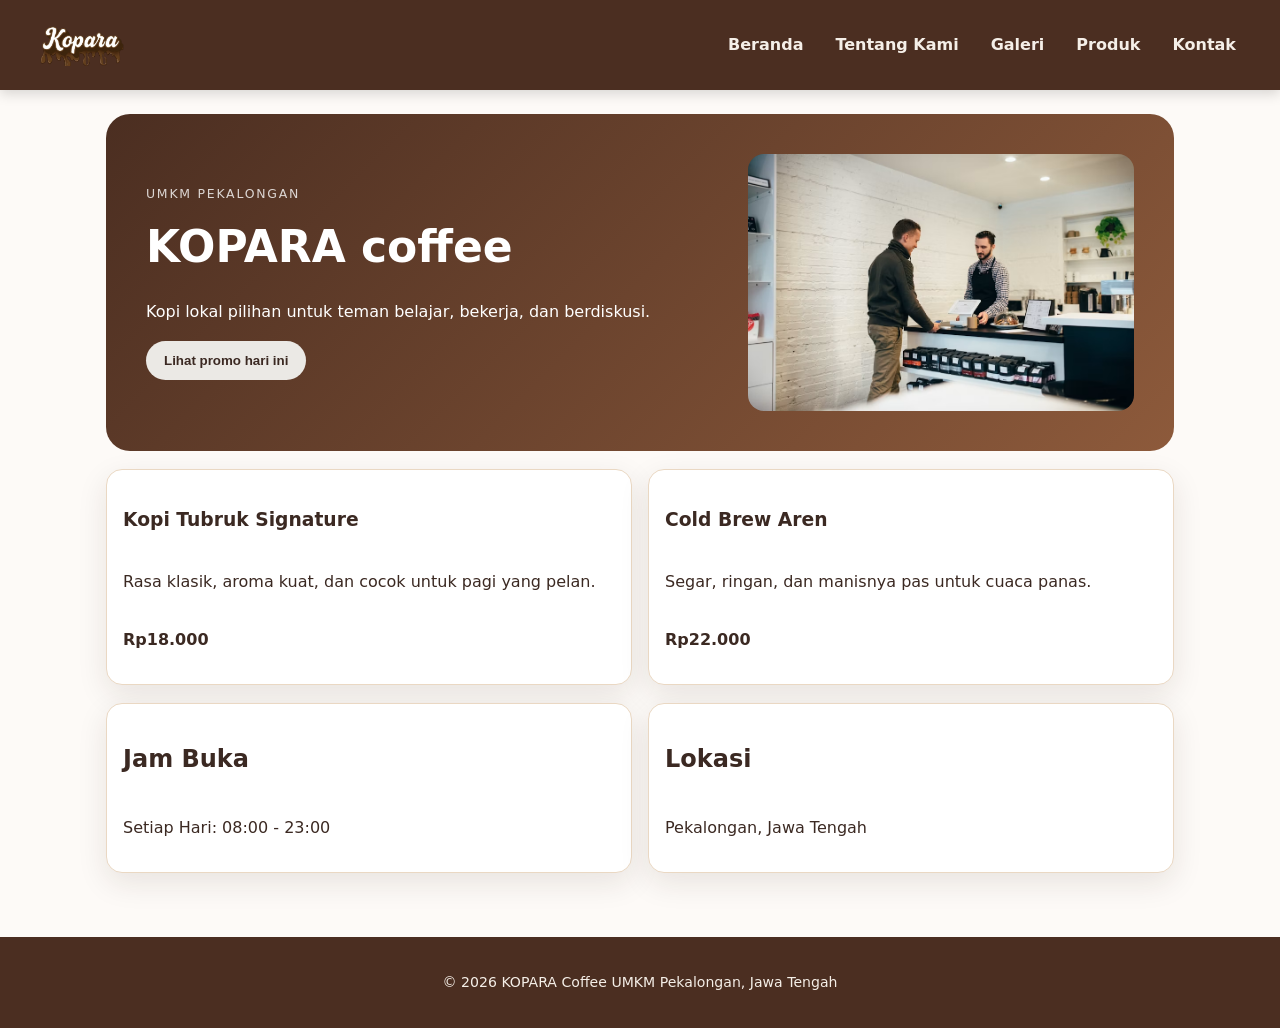
==== commit 9bda155d: "Tugas P07:mobile responsif ferst" ====
--- a/index.html
+++ b/index.html
@@ -15,7 +15,7 @@
     <!-- HEADER / NAVBAR SECTION START -->
     <header class="nav">
       <div class="logo-container brand">
-        <img src="assets/images/logo_kopara_2-removebg-preview.png" alt="Logo KOPARA Coffee" class="nav-logo">
+        <img src="assets/images/logo_kopara_2-removebg-preview.png" alt="Logo KOPARA Coffee" class="nav-logo" width="707" height="353">
       </div>
       <nav aria-label="Navigasi utama">
         <ul>
@@ -47,6 +47,8 @@
           class="hero-image"
           src="assets/images/tentang_kami.png"
           alt="Suasana etalase kedai kopi KOPARA Coffee dengan sajian kopi hangat"
+          width="871"
+          height="581"
         />
       </section>
       <!-- HERO SECTION END -->
--- a/css/style.css
+++ b/css/style.css
@@ -30,6 +30,10 @@
   --space-md: 16px;                   /* Jarak sedang (padding kartu, gap grid) */
   --space-lg: 24px;                   /* Jarak besar (gap layout, margin section) */
   --space-xl: 36px;                   /* Jarak ekstra besar (hero section) */
+  --space-1: var(--space-xs);         /* Alias token skala spacing 1 */
+  --space-2: var(--space-sm);         /* Alias token skala spacing 2 */
+  --space-3: var(--space-md);         /* Alias token skala spacing 3 */
+  --space-4: var(--space-lg);         /* Alias token skala spacing 4 */
 
   --radius-sm: 8px;                   /* Sudut kecil (input form, tombol, skip-link) */
   --radius-md: 16px;                  /* Sudut sedang (kartu produk, tabel, media) */
@@ -85,6 +89,11 @@
   background-color: var(--color-bg);
 }
 
+img {
+  max-width: 100%;
+  height: auto;
+}
+
 /* Kontainer utama halaman agar tata letak konsisten di seluruh halaman */
 main,
 .page {
@@ -117,11 +126,11 @@
    ---------------------------------------------------------- */
 .nav {
   background: var(--color-primary);
-  padding: var(--space-md) 32px;
+  padding: var(--space-md) var(--space-md);
   display: flex;
-  gap: var(--space-md);
-  align-items: center;
-  justify-content: space-between;
+  flex-direction: column;
+  gap: var(--space-3);
+  align-items: flex-start;
   box-shadow: 0 4px 12px rgba(0, 0, 0, 0.15);
 }
 
@@ -140,8 +149,8 @@
   margin: 0;
   padding: 0;
   display: flex;
-  gap: var(--space-sm);
-  align-items: center;
+  flex-direction: column;
+  gap: var(--space-2);
   flex-wrap: wrap;
 }
 
@@ -192,13 +201,13 @@
    ---------------------------------------------------------- */
 .hero {
   display: grid;
-  grid-template-columns: 1.2fr 0.8fr;
+  grid-template-columns: 1fr;
   gap: var(--space-lg);
   align-items: center;
   border-radius: var(--radius-lg);
   background: linear-gradient(135deg, var(--color-gradient-start), var(--color-gradient-end));
   color: white;
-  padding: var(--space-xl);
+  padding: clamp(1.25rem, 4vw, 2.5rem);
 }
 
 .hero--single {
@@ -212,6 +221,7 @@
 
 .hero-image {
   width: 100%;
+  height: auto;
   border-radius: var(--radius-md);
 }
 
@@ -225,7 +235,7 @@
 
 h1 {
   margin: 0;
-  font-size: 3rem;
+  font-size: clamp(1.75rem, 1.2rem + 2.5vw, 2.75rem);
 }
 
 .lead {
@@ -358,7 +368,7 @@
 .product-grid,
 .gallery-grid {
   display: grid;
-  grid-template-columns: repeat(3, minmax(0, 1fr));
+  grid-template-columns: 1fr;
   gap: var(--space-md);
 }
 
@@ -394,6 +404,22 @@
   color: #ffffff;
 }
 
+/* --- Pembungkus scroll tabel --- */
+.table-scroll {
+  max-width: 100%;
+  overflow-x: auto;
+}
+
+.table-scroll:focus-visible {
+  outline: 3px solid var(--color-focus);
+  outline-offset: 3px;
+  border-radius: var(--radius-md);
+}
+
+.table-scroll table {
+  min-width: 40rem;
+}
+
 /* --- Tabel harga produk --- */
 .tabel-harga {
   width: 100%;
@@ -439,7 +465,6 @@
 
 /* --- Grid galeri foto --- */
 .gallery-grid {
-  grid-template-columns: repeat(2, minmax(0, 1fr));
   margin-top: 20px;
 }
 
@@ -497,10 +522,11 @@
 .about-grid {
   display: grid;
   grid-template-areas:
-    "card1 image"
-    "card2 image"
-    "card3 image";
-  grid-template-columns: 1.1fr 0.9fr;
+    "card1"
+    "card2"
+    "card3"
+    "image";
+  grid-template-columns: 1fr;
   gap: var(--space-md);
   align-items: stretch;
   margin-top: var(--space-lg);
@@ -613,7 +639,7 @@
 background: #fffdfb;
 color: var(--color-text);
 font-family: inherit;
-font-size: 15px;
+font-size: 16px;
 outline: none;
 transition: border-color var(--transition-fast), box-shadow var(--transition-fast),
 background-color var(--transition-fast);
@@ -723,6 +749,8 @@
 font-size: 14px;
 line-height: 1.7;
 white-space: pre-wrap;
+overflow-wrap: break-word;
+word-break: break-word;
 }
 
 /* ==========================================================
@@ -751,3 +779,47 @@
                      menang karena urutan kemunculan kode (source order) dan deklarasi
                      padding serta background memiliki bobot flag !important.
 ========================================================== */
+
+/* ==========================================================
+   BREAKPOINT BERBASIS KONTEN (Responsive Media Queries)
+   ========================================================== */
+@media (min-width: 42rem) {
+  .nav ul {
+    flex-direction: row;
+  }
+
+  .gallery-grid {
+    grid-template-columns: repeat(2, minmax(0, 1fr));
+  }
+}
+
+@media (min-width: 48rem) {
+  .hero {
+    grid-template-columns: 1.2fr 0.8fr;
+  }
+
+  .product-grid {
+    grid-template-columns: repeat(2, minmax(0, 1fr));
+  }
+
+  .about-grid {
+    grid-template-areas:
+      "card1 image"
+      "card2 image"
+      "card3 image";
+    grid-template-columns: 1.1fr 0.9fr;
+  }
+}
+
+@media (min-width: 60rem) {
+  .nav {
+    flex-direction: row;
+    align-items: center;
+    justify-content: space-between;
+    padding: var(--space-md) 32px;
+  }
+
+  .product-grid {
+    grid-template-columns: repeat(3, minmax(0, 1fr));
+  }
+}
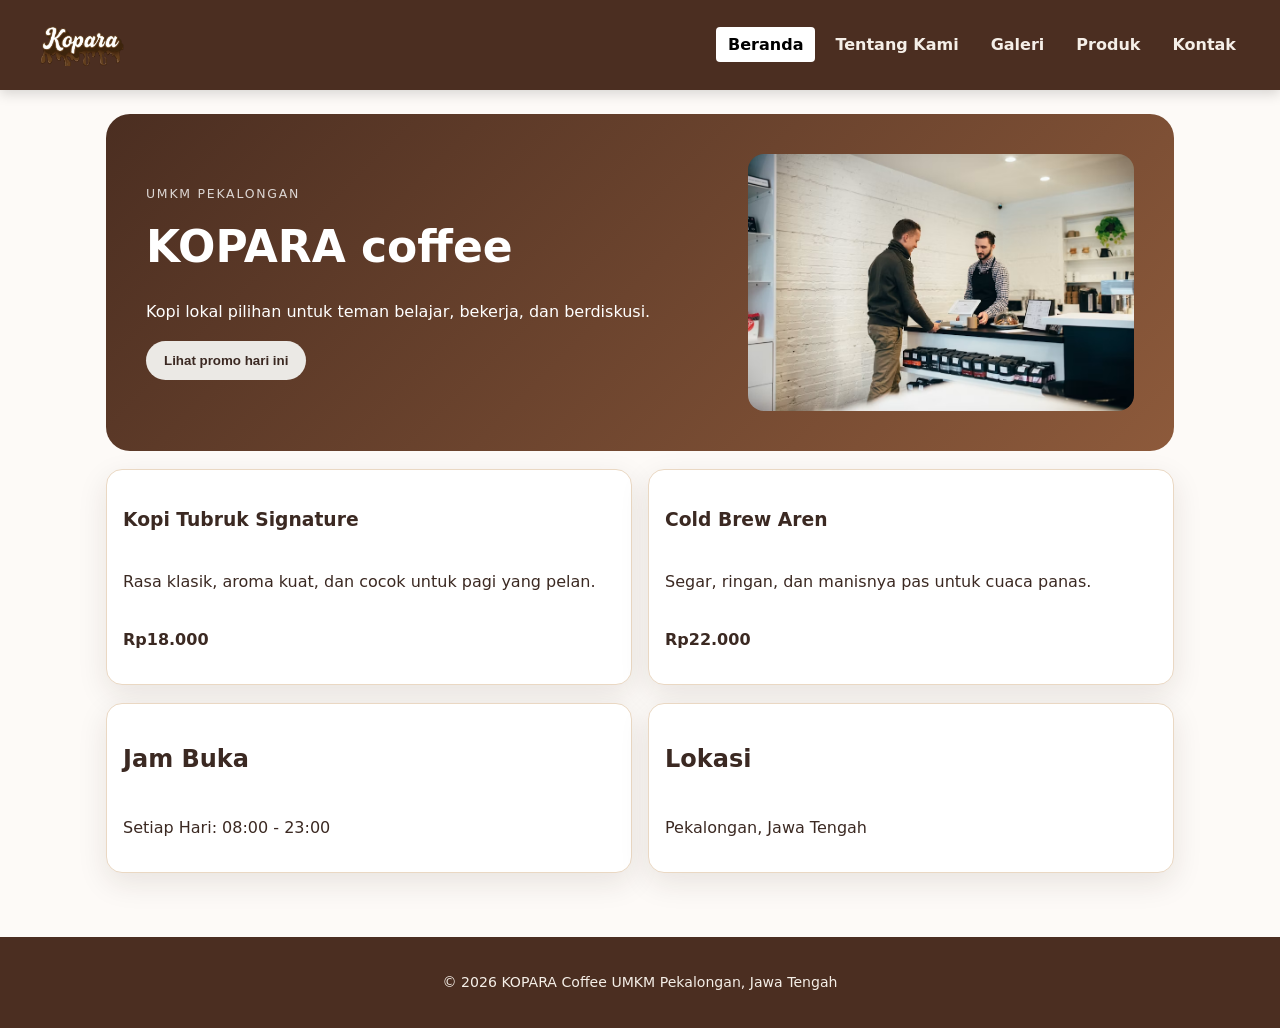
==== commit b5c222e0: "final pra-javascript" ====
--- a/index.html
+++ b/index.html
@@ -19,7 +19,7 @@
       </div>
       <nav aria-label="Navigasi utama">
         <ul>
-          <li><a href="index.html">Beranda</a></li>
+          <li><a href="index.html" aria-current="page">Beranda</a></li>
           <li><a href="tentang.html">Tentang Kami</a></li>
           <li><a href="galeri.html">Galeri</a></li>
           <li><a href="produk.html">Produk</a></li>
--- a/css/style.css
+++ b/css/style.css
@@ -177,6 +177,15 @@
   color: var(--color-primary);
 }
 
+/* Penanda halaman aktif (active page indicator) */
+nav a[aria-current="page"],
+nav a.active,
+nav a[aria-current="page"]:hover,
+nav a.active:hover {
+  background-color: #ffffff;
+  color: #000000;
+}
+
 /* ----------------------------------------------------------
    FOCUS INDICATOR (Keyboard Navigation)
    ---------------------------------------------------------- */
